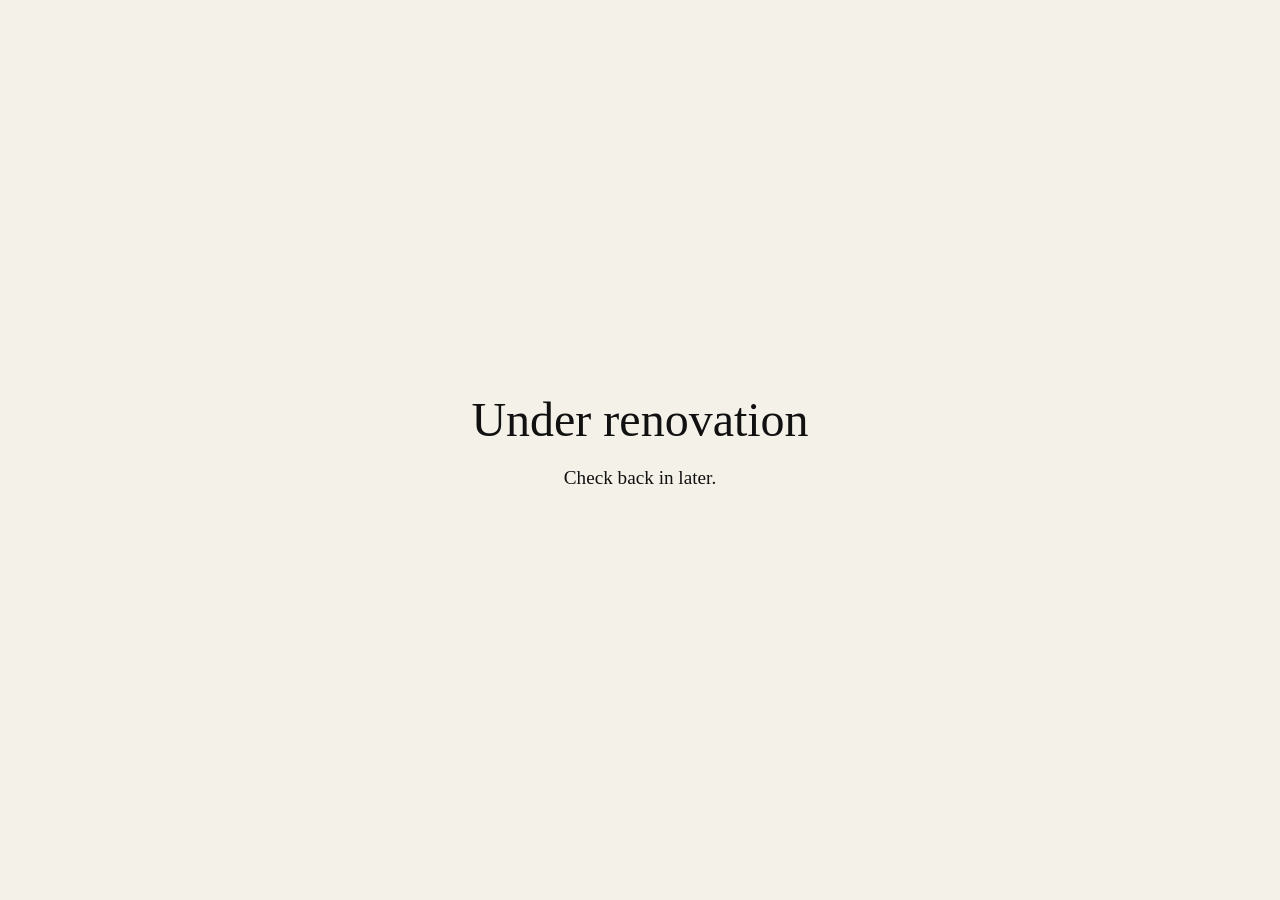
==== index.html @ 482b810c "Dockerfile and placeholder" ====
<!DOCTYPE html>
<html lang="en">
<head>
    <meta charset="UTF-8">
    <meta name="viewport" content="width=device-width, initial-scale=1.0">
    <title>Hugo Katzer</title>

    <style>
        body {
            margin: 0;
            min-height: 100vh;

            display: flex;
            justify-content: center;
            align-items: center;

            background: #f4f1e8;
            color: #111;

            font-family: Georgia, serif;
            text-align: center;
        }

        h1 {
            font-size: 3rem;
            font-weight: normal;
            margin: 0;
        }

        p {
            font-size: 1.2rem;
        }
    </style>
</head>

<body>

    <main>
        <h1>Under renovation</h1>
        <p>Check back in later.</p>
    </main>

</body>
</html>
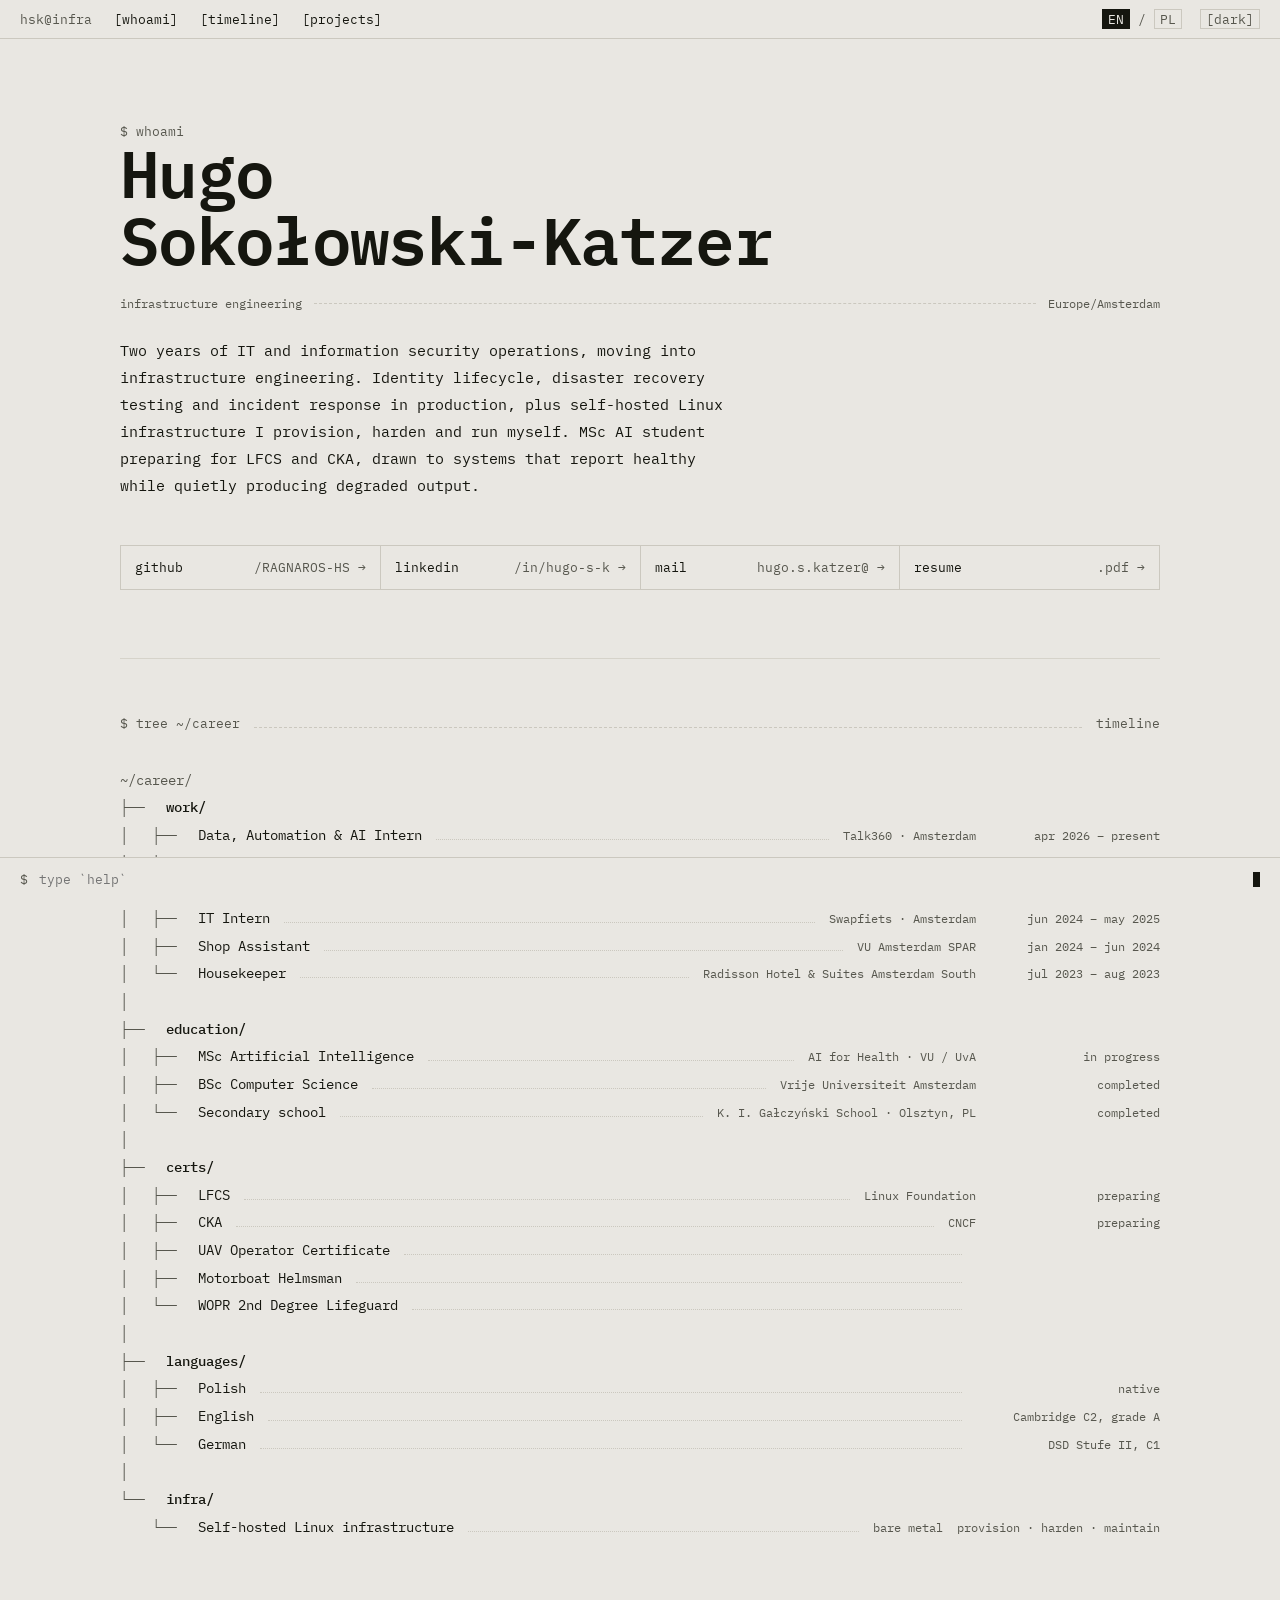
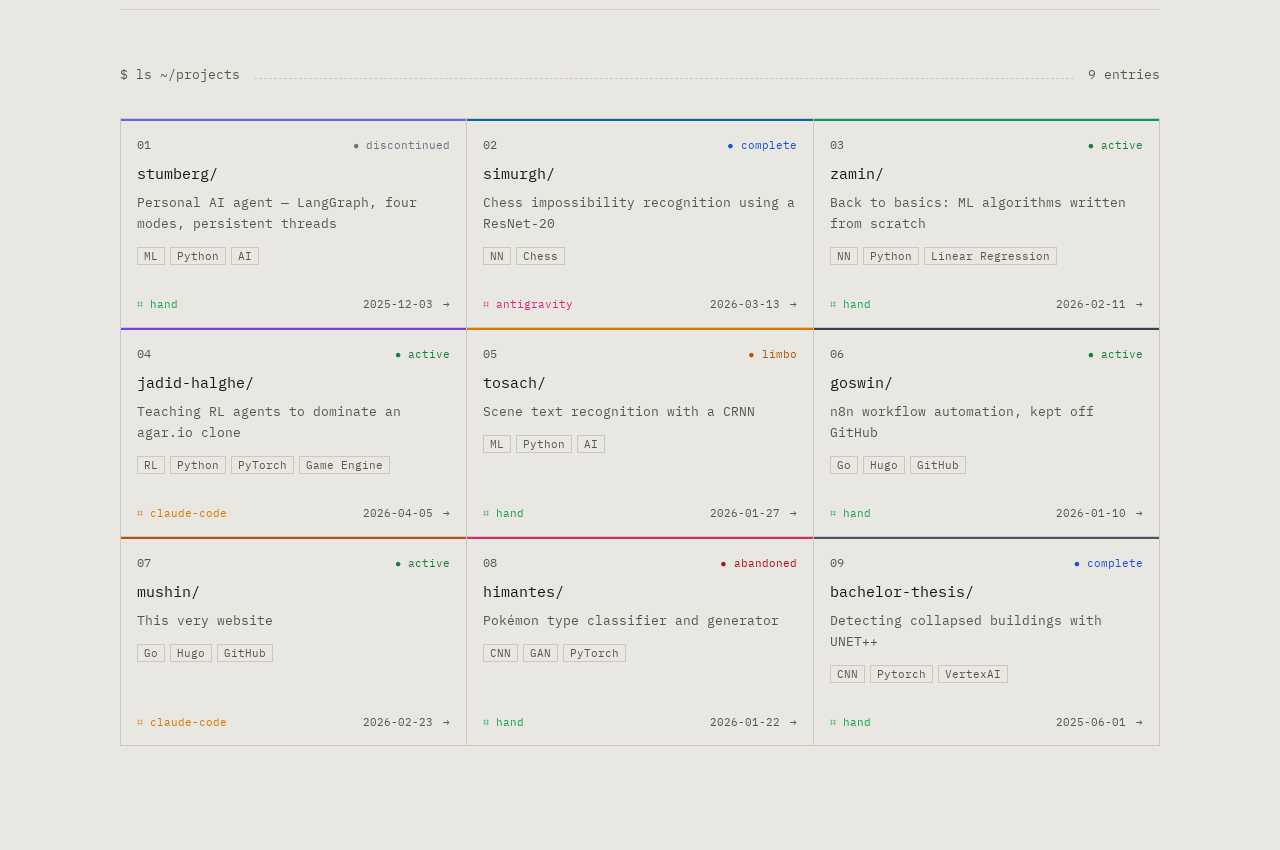
==== commit 0310dc5b: "initial release" ====
--- a/index.html
+++ b/index.html
@@ -1,45 +1,278 @@
 <!DOCTYPE html>
-<html lang="en">
+<html lang="en" data-root="">
 <head>
-    <meta charset="UTF-8">
-    <meta name="viewport" content="width=device-width, initial-scale=1.0">
-    <title>Hugo Katzer</title>
-
-    <style>
-        body {
-            margin: 0;
-            min-height: 100vh;
-
-            display: flex;
-            justify-content: center;
-            align-items: center;
-
-            background: #f4f1e8;
-            color: #111;
-
-            font-family: Georgia, serif;
-            text-align: center;
-        }
-
-        h1 {
-            font-size: 3rem;
-            font-weight: normal;
-            margin: 0;
-        }
-
-        p {
-            font-size: 1.2rem;
-        }
-    </style>
+<meta charset="utf-8">
+<meta name="viewport" content="width=device-width, initial-scale=1">
+<title>Hugo Sokołowski-Katzer</title>
+<meta name="description" content="Hugo Sokołowski-Katzer — infrastructure engineering. IT and information security operations, self-hosted Linux infrastructure, MSc AI student.">
+<meta name="color-scheme" content="light dark">
+<link rel="icon" href="data:image/svg+xml,<svg xmlns='http://www.w3.org/2000/svg' viewBox='0 0 16 16'><text y='13' font-size='13' font-family='monospace'>%24</text></svg>">
+<link rel="preconnect" href="https://fonts.googleapis.com">
+<link rel="preconnect" href="https://fonts.gstatic.com" crossorigin>
+<link href="https://fonts.googleapis.com/css2?family=IBM+Plex+Mono:wght@400;500;600&display=swap" rel="stylesheet">
+<link rel="stylesheet" href="styles.css?v=2">
+<script>
+// Set the theme before first paint so there is no flash of the wrong palette.
+(function () {
+  var t;
+  try { t = localStorage.getItem("hsk.theme"); } catch (e) {}
+  if (t !== "light" && t !== "dark") {
+    t = window.matchMedia && window.matchMedia("(prefers-color-scheme: dark)").matches ? "dark" : "light";
+  }
+  document.documentElement.dataset.theme = t;
+})();
+</script>
 </head>
-
 <body>
-
-    <main>
-        <h1>Under renovation</h1>
-        <p>Check back in later.</p>
-    </main>
-
+<div class="page">
+
+<header class="bar">
+  <span class="host">hsk@infra</span>
+  <nav class="nav">
+    <a href="#whoami">[<span data-i18n="n1">whoami</span>]</a>
+    <a href="#timeline">[<span data-i18n="n2">timeline</span>]</a>
+    <a href="#projects">[<span data-i18n="n3">projects</span>]</a>
+  </nav>
+  <span class="grow"></span>
+  <div class="langs">
+    <button type="button" class="lang is-on" data-lang="en" aria-pressed="true">EN</button>
+    <span class="slash">/</span>
+    <button type="button" class="lang" data-lang="pl" aria-pressed="false">PL</button>
+  </div>
+  <button type="button" class="theme-toggle" id="theme-toggle">[dark]</button>
+</header>
+
+<main class="main">
+
+  <section id="whoami" class="section section--hero">
+    <div class="prompt">$ whoami</div>
+    <h1 class="name">Hugo<br>Sokołowski-Katzer</h1>
+    <div class="ruled-row">
+      <span data-i18n="role">infrastructure engineering</span>
+      <span class="rule rule--dashed"></span>
+      <span>Europe/Amsterdam</span>
+    </div>
+    <p class="bio" data-i18n="bio">Two years of IT and information security operations, moving into infrastructure engineering. Identity lifecycle, disaster recovery testing and incident response in production, plus self-hosted Linux infrastructure I provision, harden and run myself. MSc AI student preparing for LFCS and CKA, drawn to systems that report healthy while quietly producing degraded output.</p>
+
+    <div class="cells">
+      <a class="cell" href="https://github.com/RAGNAROS-HS"><span>github</span><span class="dim">/RAGNAROS-HS &rarr;</span></a>
+      <a class="cell" href="https://www.linkedin.com/in/hugo-sokolowski-katzer-715577248/"><span>linkedin</span><span class="dim">/in/hugo-s-k &rarr;</span></a>
+      <a class="cell" href="mailto:hugo.s.katzer@gmail.com"><span>mail</span><span class="dim">hugo.s.katzer@ &rarr;</span></a>
+      <a class="cell" id="cv-link" href="pdfs/CV2_0.pdf"><span data-i18n="cv">resume</span><span class="dim">.pdf &rarr;</span></a>
+    </div>
+  </section>
+
+  <section id="timeline" class="section">
+    <div class="sec-head">
+      <span class="prompt">$ tree ~/career</span>
+      <span class="rule rule--dashed"></span>
+      <span class="prompt" data-i18n="n2">timeline</span>
+    </div>
+
+    <div class="tree">
+      <div class="row row--head">
+        <span class="pre">~/career/</span>
+        <div class="row-line"><span class="label"></span><span class="rule rule--dotted"></span><span class="meta"></span><span class="when"></span></div>
+      </div>
+      <div class="row row--head">
+        <span class="pre">├── </span>
+        <div class="row-line"><span class="label" data-i18n="b1">work/</span><span class="rule rule--dotted"></span><span class="meta"></span><span class="when"></span></div>
+      </div>
+      <div class="row">
+        <span class="pre">│   ├── </span>
+        <div class="row-line"><span class="label" data-i18n="r1">Data, Automation &amp; AI Intern</span><span class="rule rule--dotted"></span><span class="meta">Talk360 · Amsterdam</span><span class="when" data-i18n="w1">apr 2026 – june 2026</span></div>
+      </div>
+      <div class="row">
+        <span class="pre">│   ├── </span>
+        <div class="row-line"><span class="label" data-i18n="r2">AI Team</span><span class="rule rule--dotted"></span><span class="meta">Futurist Law Lab · Amsterdam</span><span class="when" data-i18n="w2">feb 2026 – may 2026</span></div>
+      </div>
+      <div class="row">
+        <span class="pre">│   ├── </span>
+        <div class="row-line"><span class="label" data-i18n="r3">Information Security Intern</span><span class="rule rule--dotted"></span><span class="meta">Swapfiets · Amsterdam</span><span class="when" data-i18n="w3">jun 2025 – jul 2025</span></div>
+      </div>
+      <div class="row">
+        <span class="pre">│   ├── </span>
+        <div class="row-line"><span class="label" data-i18n="r4">IT Intern</span><span class="rule rule--dotted"></span><span class="meta">Swapfiets · Amsterdam</span><span class="when" data-i18n="w4">jun 2024 – may 2025</span></div>
+      </div>
+      <div class="row">
+        <span class="pre">│   ├── </span>
+        <div class="row-line"><span class="label" data-i18n="r5">Shop Assistant</span><span class="rule rule--dotted"></span><span class="meta">VU Amsterdam SPAR</span><span class="when" data-i18n="w5">jan 2024 – jun 2024</span></div>
+      </div>
+      <div class="row">
+        <span class="pre">│   └── </span>
+        <div class="row-line"><span class="label" data-i18n="r6">Housekeeper</span><span class="rule rule--dotted"></span><span class="meta">Radisson Hotel &amp; Suites Amsterdam South</span><span class="when" data-i18n="w6">jul 2023 – aug 2023</span></div>
+      </div>
+      <div class="row row--head"><span class="pre">│</span><div class="row-line"></div></div>
+
+      <div class="row row--head">
+        <span class="pre">├── </span>
+        <div class="row-line"><span class="label" data-i18n="b2">education/</span><span class="rule rule--dotted"></span><span class="meta"></span><span class="when"></span></div>
+      </div>
+      <div class="row">
+        <span class="pre">│   ├── </span>
+        <div class="row-line"><span class="label" data-i18n="e1">MSc Artificial Intelligence</span><span class="rule rule--dotted"></span><span class="meta" data-i18n="em1">AI for Health · VU / UvA</span><span class="when" data-i18n="ew">in progress</span></div>
+      </div>
+      <div class="row">
+        <span class="pre">│   ├── </span>
+        <div class="row-line"><span class="label" data-i18n="e2">BSc Computer Science</span><span class="rule rule--dotted"></span><span class="meta">Vrije Universiteit Amsterdam</span><span class="when" data-i18n="ew2">completed</span></div>
+      </div>
+      <div class="row">
+        <span class="pre">│   └── </span>
+        <div class="row-line"><span class="label" data-i18n="e3">Secondary school</span><span class="rule rule--dotted"></span><span class="meta" data-i18n="em3">K. I. Gałczyński School · Olsztyn, PL</span><span class="when" data-i18n="ew2">completed</span></div>
+      </div>
+      <div class="row row--head"><span class="pre">│</span><div class="row-line"></div></div>
+
+      <div class="row row--head">
+        <span class="pre">├── </span>
+        <div class="row-line"><span class="label" data-i18n="b3">certs/</span><span class="rule rule--dotted"></span><span class="meta"></span><span class="when"></span></div>
+      </div>
+      <div class="row">
+        <span class="pre">│   ├── </span>
+        <div class="row-line"><span class="label" data-i18n="c1">LFCS</span><span class="rule rule--dotted"></span><span class="meta">Linux Foundation</span><span class="when" data-i18n="cw">preparing</span></div>
+      </div>
+      <div class="row">
+        <span class="pre">│   ├── </span>
+        <div class="row-line"><span class="label" data-i18n="c2">CKA</span><span class="rule rule--dotted"></span><span class="meta">CNCF</span><span class="when" data-i18n="cw">preparing</span></div>
+      </div>
+      <div class="row">
+        <span class="pre">│   ├── </span>
+        <div class="row-line"><span class="label" data-i18n="c3">UAV Operator Certificate</span><span class="rule rule--dotted"></span><span class="meta"></span><span class="when"></span></div>
+      </div>
+      <div class="row">
+        <span class="pre">│   ├── </span>
+        <div class="row-line"><span class="label" data-i18n="c4">Motorboat Helmsman</span><span class="rule rule--dotted"></span><span class="meta"></span><span class="when"></span></div>
+      </div>
+      <div class="row">
+        <span class="pre">│   └── </span>
+        <div class="row-line"><span class="label" data-i18n="c5">WOPR 2nd Degree Lifeguard</span><span class="rule rule--dotted"></span><span class="meta"></span><span class="when"></span></div>
+      </div>
+      <div class="row row--head"><span class="pre">│</span><div class="row-line"></div></div>
+
+      <div class="row row--head">
+        <span class="pre">├── </span>
+        <div class="row-line"><span class="label" data-i18n="b4">languages/</span><span class="rule rule--dotted"></span><span class="meta"></span><span class="when"></span></div>
+      </div>
+      <div class="row">
+        <span class="pre">│   ├── </span>
+        <div class="row-line"><span class="label" data-i18n="l1">Polish</span><span class="rule rule--dotted"></span><span class="meta"></span><span class="when" data-i18n="lw1">native</span></div>
+      </div>
+      <div class="row">
+        <span class="pre">│   ├── </span>
+        <div class="row-line"><span class="label" data-i18n="l2">English</span><span class="rule rule--dotted"></span><span class="meta"></span><span class="when" data-i18n="lw2">Cambridge C2, grade A</span></div>
+      </div>
+      <div class="row">
+        <span class="pre">│   └── </span>
+        <div class="row-line"><span class="label" data-i18n="l3">German</span><span class="rule rule--dotted"></span><span class="meta"></span><span class="when" data-i18n="lw3">DSD Stufe II, C1</span></div>
+      </div>
+      <div class="row row--head"><span class="pre">│</span><div class="row-line"></div></div>
+
+      <div class="row row--head">
+        <span class="pre">└── </span>
+        <div class="row-line"><span class="label" data-i18n="b5">infra/</span><span class="rule rule--dotted"></span><span class="meta"></span><span class="when"></span></div>
+      </div>
+      <div class="row">
+        <span class="pre">    └── </span>
+        <div class="row-line"><span class="label" data-i18n="i1">Self-hosted Linux infrastructure</span><span class="rule rule--dotted"></span><span class="meta">bare metal</span><span class="when" data-i18n="iw">provision · harden · maintain</span></div>
+      </div>
+    </div>
+  </section>
+
+  <section id="projects" class="section section--last">
+    <div class="sec-head">
+      <span class="prompt">$ ls ~/projects</span>
+      <span class="rule rule--dashed"></span>
+      <span class="prompt" id="projects-count">9 entries</span>
+    </div>
+    <div class="cells cells--cards" id="projects-grid">
+
+      <a class="card" href="projects/stumberg.html" style="--pc:#6366f1">
+        <div class="card-top"><span>01</span><span class="status" data-status="discontinued">discontinued</span></div>
+        <div class="card-slug">stumberg/</div>
+        <div class="card-desc" data-i18n="p1">Personal AI agent — LangGraph, four modes, persistent threads</div>
+        <div class="card-tags"><span>ML</span><span>Python</span><span>AI</span></div>
+        <div class="card-foot"><span class="tool" data-tool="hand">hand</span><span class="grow"></span><span>2025-12-03</span><span>&rarr;</span></div>
+      </a>
+
+      <a class="card" href="projects/simurgh.html" style="--pc:#0369a1">
+        <div class="card-top"><span>02</span><span class="status" data-status="complete">complete</span></div>
+        <div class="card-slug">simurgh/</div>
+        <div class="card-desc" data-i18n="p2">Chess impossibility recognition using a ResNet-20</div>
+        <div class="card-tags"><span>NN</span><span>Chess</span></div>
+        <div class="card-foot"><span class="tool" data-tool="antigravity">antigravity</span><span class="grow"></span><span>2026-03-13</span><span>&rarr;</span></div>
+      </a>
+
+      <a class="card" href="projects/zamin.html" style="--pc:#059669">
+        <div class="card-top"><span>03</span><span class="status" data-status="active">active</span></div>
+        <div class="card-slug">zamin/</div>
+        <div class="card-desc" data-i18n="p3">Back to basics: ML algorithms written from scratch</div>
+        <div class="card-tags"><span>NN</span><span>Python</span><span>Linear Regression</span></div>
+        <div class="card-foot"><span class="tool" data-tool="hand">hand</span><span class="grow"></span><span>2026-02-11</span><span>&rarr;</span></div>
+      </a>
+
+      <a class="card" href="projects/halghe.html" style="--pc:#7c3aed">
+        <div class="card-top"><span>04</span><span class="status" data-status="active">active</span></div>
+        <div class="card-slug">jadid-halghe/</div>
+        <div class="card-desc" data-i18n="p4">Teaching RL agents to dominate an agar.io clone</div>
+        <div class="card-tags"><span>RL</span><span>Python</span><span>PyTorch</span><span>Game Engine</span></div>
+        <div class="card-foot"><span class="tool" data-tool="claude-code">claude-code</span><span class="grow"></span><span>2026-04-05</span><span>&rarr;</span></div>
+      </a>
+
+      <a class="card" href="projects/tosach.html" style="--pc:#d97706">
+        <div class="card-top"><span>05</span><span class="status" data-status="limbo">limbo</span></div>
+        <div class="card-slug">tosach/</div>
+        <div class="card-desc" data-i18n="p5">Scene text recognition with a CRNN</div>
+        <div class="card-tags"><span>ML</span><span>Python</span><span>AI</span></div>
+        <div class="card-foot"><span class="tool" data-tool="hand">hand</span><span class="grow"></span><span>2026-01-27</span><span>&rarr;</span></div>
+      </a>
+
+      <a class="card" href="projects/goswin.html" style="--pc:#374151">
+        <div class="card-top"><span>06</span><span class="status" data-status="active">active</span></div>
+        <div class="card-slug">goswin/</div>
+        <div class="card-desc" data-i18n="p6">n8n workflow automation, kept off GitHub</div>
+        <div class="card-tags"><span>Go</span><span>Hugo</span><span>GitHub</span></div>
+        <div class="card-foot"><span class="tool" data-tool="hand">hand</span><span class="grow"></span><span>2026-01-10</span><span>&rarr;</span></div>
+      </a>
+
+      <a class="card" href="projects/mushin.html" style="--pc:#b45309">
+        <div class="card-top"><span>07</span><span class="status" data-status="active">active</span></div>
+        <div class="card-slug">mushin/</div>
+        <div class="card-desc" data-i18n="p7">This very website</div>
+        <div class="card-tags"><span>Go</span><span>Hugo</span><span>GitHub</span></div>
+        <div class="card-foot"><span class="tool" data-tool="claude-code">claude-code</span><span class="grow"></span><span>2026-02-23</span><span>&rarr;</span></div>
+      </a>
+
+      <a class="card" href="projects/himantes.html" style="--pc:#db2777">
+        <div class="card-top"><span>08</span><span class="status" data-status="abandoned">abandoned</span></div>
+        <div class="card-slug">himantes/</div>
+        <div class="card-desc" data-i18n="p8">Pokémon type classifier and generator</div>
+        <div class="card-tags"><span>CNN</span><span>GAN</span><span>PyTorch</span></div>
+        <div class="card-foot"><span class="tool" data-tool="hand">hand</span><span class="grow"></span><span>2026-01-22</span><span>&rarr;</span></div>
+      </a>
+
+      <a class="card" href="projects/bachelor-thesis.html" style="--pc:#475569">
+        <div class="card-top"><span>09</span><span class="status" data-status="complete">complete</span></div>
+        <div class="card-slug">bachelor-thesis/</div>
+        <div class="card-desc" data-i18n="p9">Detecting collapsed buildings with UNET++</div>
+        <div class="card-tags"><span>CNN</span><span>Pytorch</span><span>VertexAI</span></div>
+        <div class="card-foot"><span class="tool" data-tool="hand">hand</span><span class="grow"></span><span>2025-06-01</span><span>&rarr;</span></div>
+      </a>
+
+    </div>
+  </section>
+
+</main>
+
+<div class="console" id="console">
+  <div class="console-out" id="console-out" hidden></div>
+  <div class="console-in">
+    <span class="dim">$</span>
+    <input id="console-input" type="text" spellcheck="false" autocomplete="off" autocapitalize="off"
+           aria-label="command" data-i18n-placeholder="hint" placeholder="type `help`">
+    <span class="caret" aria-hidden="true"></span>
+  </div>
+</div>
+
+</div>
+<script src="app.js?v=2"></script>
 </body>
 </html>
-
--- a/styles.css
+++ b/styles.css
@@ -0,0 +1,566 @@
+/* ---------------------------------------------------------------- tokens */
+
+:root {
+  --bg:   #e9e7e2;
+  --ink:  #15160f;
+  --dim:  #57574e;
+  --line: #cbc8bf;
+  --rule: #d6d3ca;
+  --fill: #dedbd3;
+  --accent: #b3121f;
+
+  /* Project lifecycle states. */
+  --st-active:       #15803d;
+  --st-complete:     #1d4ed8;
+  --st-limbo:        #b45309;
+  --st-discontinued: #6b7280;
+  --st-abandoned:    #b3121f;
+}
+
+html[data-theme="dark"] {
+  --bg:   #0f1110;
+  --ink:  #d8d5cd;
+  --dim:  #7e837d;
+  --line: #282b29;
+  --rule: #1e211f;
+  --fill: #151817;
+
+  --st-active:       #4ade80;
+  --st-complete:     #7ab3fb;
+  --st-limbo:        #fbbf24;
+  --st-discontinued: #9ca3af;
+  --st-abandoned:    #f87171;
+}
+
+/* ------------------------------------------------------------------ base */
+
+* { box-sizing: border-box; }
+
+html {
+  background: var(--bg);
+  scroll-behavior: smooth;
+}
+
+body {
+  margin: 0;
+  background: var(--bg);
+  color: var(--ink);
+  font-family: "IBM Plex Mono", ui-monospace, SFMono-Regular, Menlo, Consolas, monospace;
+  -webkit-font-smoothing: antialiased;
+}
+
+a { color: var(--ink); text-decoration: none; }
+a:hover { color: var(--ink); background: var(--fill); }
+
+button {
+  font: inherit;
+  color: inherit;
+  background: none;
+  border: 0;
+  padding: 0;
+  cursor: pointer;
+}
+
+input {
+  font: inherit;
+  color: inherit;
+  background: none;
+  border: 0;
+  outline: none;
+}
+
+::selection { background: var(--ink); color: var(--bg); }
+
+[hidden] { display: none !important; }
+
+:focus-visible { outline: 1px solid var(--ink); outline-offset: 2px; }
+
+.page { min-height: 100vh; padding-bottom: 64px; }
+.dim { color: var(--dim); }
+.grow { flex: 1; }
+
+/* Filler rules that stretch between two labels. */
+.rule { flex: 1; min-width: 20px; }
+.rule--dashed { border-top: 1px dashed var(--line); }
+.rule--dotted { border-top: 1px dotted var(--line); min-width: 18px; }
+
+.prompt { color: var(--dim); font-size: 12.5px; }
+
+/* ---------------------------------------------------------------- header */
+
+.bar {
+  position: sticky;
+  top: 0;
+  z-index: 20;
+  display: flex;
+  flex-wrap: wrap;
+  align-items: center;
+  gap: 6px 18px;
+  padding: 9px 20px;
+  background: var(--bg);
+  border-bottom: 1px solid var(--line);
+  font-size: 12.5px;
+}
+
+.host { color: var(--dim); white-space: nowrap; }
+
+.nav { display: flex; gap: 14px; flex-wrap: wrap; }
+.nav a { padding: 1px 4px; }
+
+.langs { display: flex; align-items: center; gap: 8px; }
+.slash { color: var(--dim); }
+
+.lang {
+  padding: 1px 5px;
+  border: 1px solid var(--line);
+  color: var(--dim);
+}
+.lang.is-on {
+  border-color: transparent;
+  color: var(--bg);
+  background: var(--ink);
+}
+.lang[data-lang="pl"].is-on { background: var(--accent); }
+
+.theme-toggle {
+  padding: 1px 5px;
+  border: 1px solid var(--line);
+  color: var(--dim);
+  white-space: nowrap;
+}
+
+/* ----------------------------------------------------------------- shell */
+
+.main {
+  max-width: 1080px;
+  margin: 0 auto;
+  padding: 0 20px;
+}
+
+.section {
+  padding: 56px 0 68px;
+  border-top: 1px solid var(--rule);
+  scroll-margin-top: 52px;
+}
+.section--hero { padding: 84px 0 68px; border-top: 0; }
+.section--last { padding-bottom: 40px; }
+
+.sec-head {
+  display: flex;
+  align-items: baseline;
+  gap: 14px;
+  margin-bottom: 36px;
+}
+
+/* ------------------------------------------------------------------ hero */
+
+.name {
+  margin: 0;
+  font-size: clamp(32px, 6.4vw, 66px);
+  font-weight: 600;
+  letter-spacing: -0.025em;
+  line-height: 1.02;
+  text-wrap: balance;
+}
+
+.ruled-row {
+  margin: 22px 0 0;
+  display: flex;
+  align-items: center;
+  gap: 12px;
+  flex-wrap: wrap;
+  color: var(--dim);
+  font-size: 12px;
+}
+
+.bio {
+  margin: 26px 0 0;
+  max-width: 68ch;
+  font-size: 15px;
+  line-height: 1.8;
+  color: var(--ink);
+}
+
+/* --------------------------------------------------------- cell / card grid */
+
+.cells {
+  display: grid;
+  grid-template-columns: repeat(auto-fit, minmax(230px, 1fr));
+  gap: 1px;
+  background: var(--line);
+  border: 1px solid var(--line);
+}
+
+.cell {
+  display: flex;
+  justify-content: space-between;
+  gap: 12px;
+  padding: 13px 14px;
+  background: var(--bg);
+  font-size: 13px;
+}
+
+.section--hero .cells { margin-top: 46px; }
+
+.cells--cards { grid-template-columns: repeat(auto-fill, minmax(268px, 1fr)); }
+
+.card {
+  position: relative;
+  display: flex;
+  flex-direction: column;
+  padding: 18px 16px 16px;
+  background: var(--bg);
+  min-height: 208px;
+}
+/* Each project carries its own accent colour from the sister site. */
+.card::before {
+  content: "";
+  position: absolute;
+  top: 0; left: 0; right: 0;
+  height: 2px;
+  background: var(--pc, var(--line));
+}
+.card:hover { background: var(--fill); }
+
+.card-top {
+  display: flex;
+  justify-content: space-between;
+  align-items: baseline;
+  gap: 10px;
+  color: var(--dim);
+  font-size: 11.5px;
+}
+
+.card-slug { margin-top: 12px; font-size: 15px; }
+
+.card-desc {
+  margin-top: 9px;
+  color: var(--dim);
+  font-size: 12.5px;
+  line-height: 1.65;
+}
+
+.card-tags {
+  margin-top: 13px;
+  display: flex;
+  flex-wrap: wrap;
+  gap: 5px;
+}
+.card-tags span {
+  padding: 1px 6px;
+  border: 1px solid var(--line);
+  color: var(--dim);
+  font-size: 10.5px;
+}
+
+.card-foot {
+  margin-top: auto;
+  padding-top: 14px;
+  display: flex;
+  align-items: baseline;
+  gap: 10px;
+  color: var(--dim);
+  font-size: 11px;
+}
+
+/* --------------------------------------------------------------- status */
+
+.status { font-size: 10.5px; white-space: nowrap; }
+.status::before { content: "\25CF\00a0"; }
+.status[data-status="active"]       { color: var(--st-active); }
+.status[data-status="complete"]     { color: var(--st-complete); }
+.status[data-status="limbo"]        { color: var(--st-limbo); }
+.status[data-status="discontinued"] { color: var(--st-discontinued); }
+.status[data-status="abandoned"]    { color: var(--st-abandoned); }
+
+/* Which hands built it — mirrors data/tools.yaml on the sister site. */
+.tool { white-space: nowrap; }
+.tool::before { content: "\2317\00a0"; }
+.tool[data-tool="hand"]        { color: #16a34a; }
+.tool[data-tool="claude-code"] { color: #d97706; }
+.tool[data-tool="antigravity"] { color: #db2777; }
+
+/* ------------------------------------------------------------------ tree */
+
+.tree { font-size: 13.5px; line-height: 2.05; }
+
+.row {
+  display: grid;
+  grid-template-columns: auto minmax(0, 1fr);
+  gap: 0 14px;
+  align-items: baseline;
+}
+
+.pre { white-space: pre; color: var(--dim); }
+
+.row-line {
+  display: flex;
+  flex-wrap: wrap;
+  align-items: baseline;
+  gap: 2px 14px;
+  min-width: 0;
+}
+
+.label { color: var(--ink); }
+.row--head .label { font-weight: 500; }
+/* Spacer rows and headings keep the column rhythm without drawing a leader. */
+.row--head .rule--dotted { opacity: 0; }
+
+.meta { color: var(--dim); font-size: 12px; }
+
+.when {
+  color: var(--dim);
+  font-size: 12px;
+  min-width: 170px;
+  text-align: right;
+}
+
+/* --------------------------------------------------------------- console */
+
+.console {
+  position: fixed;
+  left: 0;
+  right: 0;
+  bottom: 0;
+  z-index: 30;
+  background: var(--bg);
+  border-top: 1px solid var(--line);
+}
+
+.console-out {
+  max-height: 190px;
+  overflow: auto;
+  padding: 12px 20px 4px;
+  font-size: 12.5px;
+  line-height: 1.75;
+  color: var(--dim);
+  border-bottom: 1px dashed var(--line);
+}
+.console-out div { white-space: pre-wrap; }
+
+.console-in {
+  display: flex;
+  align-items: center;
+  gap: 9px;
+  padding: 0 20px;
+  height: 42px;
+  font-size: 13px;
+}
+.console-in input { flex: 1; min-width: 0; height: 42px; }
+
+.caret {
+  width: 7px;
+  height: 15px;
+  background: var(--ink);
+  animation: blink 1.1s step-end infinite;
+}
+
+@keyframes blink {
+  0%, 49%   { opacity: 1; }
+  50%, 100% { opacity: 0; }
+}
+
+/* --------------------------------------------------- project sub-pages */
+
+.crumbs {
+  padding: 22px 0 0;
+  color: var(--dim);
+  font-size: 12.5px;
+}
+.crumbs a { color: var(--dim); }
+.crumbs a:hover { color: var(--ink); }
+
+.section--proj { padding: 30px 0 48px; }
+
+.proj-idx {
+  color: var(--pc, var(--dim));
+  font-size: 12.5px;
+}
+
+.name--proj { margin-top: 10px; font-size: clamp(30px, 5.4vw, 54px); }
+
+.proj-sum {
+  margin: 20px 0 0;
+  max-width: 68ch;
+  font-size: 15px;
+  line-height: 1.8;
+}
+
+.proj-meta {
+  margin-top: 26px;
+  display: flex;
+  flex-wrap: wrap;
+  align-items: baseline;
+  gap: 8px 18px;
+  font-size: 11.5px;
+  color: var(--dim);
+}
+.proj-meta .card-tags { margin-top: 0; }
+
+/* ----------------------------------------------------------------- prose */
+
+.prose { font-size: 14.5px; line-height: 1.85; }
+.prose > *:first-child { margin-top: 0; }
+
+.prose h2 {
+  margin: 52px 0 18px;
+  padding-bottom: 8px;
+  border-bottom: 1px solid var(--rule);
+  font-size: 19px;
+  font-weight: 600;
+  letter-spacing: -0.01em;
+}
+.prose h2::before { content: "## "; color: var(--dim); font-weight: 400; }
+
+.prose h3 {
+  margin: 34px 0 12px;
+  font-size: 15.5px;
+  font-weight: 600;
+}
+.prose h3::before { content: "### "; color: var(--dim); font-weight: 400; }
+
+.prose h4 {
+  margin: 26px 0 10px;
+  font-size: 14px;
+  font-weight: 600;
+  color: var(--dim);
+}
+
+.prose p { margin: 16px 0; max-width: 74ch; }
+.prose ul, .prose ol { margin: 16px 0; padding-left: 20px; max-width: 74ch; }
+.prose li { margin: 7px 0; }
+.prose li::marker { color: var(--dim); }
+
+.prose a { border-bottom: 1px dotted var(--line); }
+.prose a:hover { border-bottom-color: var(--ink); }
+
+.prose strong { font-weight: 600; }
+.prose em { font-style: italic; color: var(--dim); }
+
+.prose hr {
+  margin: 44px 0;
+  border: 0;
+  border-top: 1px dashed var(--line);
+}
+
+.prose blockquote {
+  margin: 22px 0;
+  padding: 2px 0 2px 16px;
+  border-left: 2px solid var(--pc, var(--line));
+  color: var(--dim);
+  max-width: 74ch;
+}
+.prose blockquote p { margin: 10px 0; }
+
+.prose code {
+  padding: 1px 4px;
+  background: var(--fill);
+  font-size: 0.9em;
+}
+
+.prose pre {
+  margin: 20px 0;
+  padding: 14px 16px;
+  overflow-x: auto;
+  background: var(--fill);
+  border: 1px solid var(--line);
+  font-size: 12.5px;
+  line-height: 1.7;
+}
+.prose pre code { padding: 0; background: none; font-size: inherit; }
+
+/* Tables carry a lot of this content — keep them scrollable on phones. */
+.tbl { margin: 20px 0; overflow-x: auto; }
+.prose table {
+  width: 100%;
+  border-collapse: collapse;
+  font-size: 12.5px;
+}
+.prose th, .prose td {
+  padding: 8px 12px;
+  border: 1px solid var(--line);
+  text-align: left;
+  vertical-align: top;
+}
+.prose th {
+  background: var(--fill);
+  font-weight: 600;
+  white-space: nowrap;
+}
+.prose td.num, .prose th.num { text-align: right; white-space: nowrap; }
+
+.prose details {
+  margin: 20px 0;
+  border: 1px solid var(--line);
+  padding: 0 14px;
+}
+.prose details[open] { padding-bottom: 12px; }
+.prose summary {
+  padding: 11px 0;
+  cursor: pointer;
+  color: var(--dim);
+  font-size: 12.5px;
+}
+.prose summary:hover { color: var(--ink); }
+
+/* Figures pulled from the sister site at hugokatzer.tech. */
+.figs {
+  margin: 22px 0;
+  display: grid;
+  grid-template-columns: repeat(auto-fit, minmax(200px, 1fr));
+  gap: 14px;
+}
+.figs--one { grid-template-columns: minmax(0, 560px); }
+.fig { margin: 0; }
+.fig img {
+  display: block;
+  width: 100%;
+  height: auto;
+  background: var(--fill);
+  border: 1px solid var(--line);
+}
+.fig figcaption {
+  margin-top: 8px;
+  color: var(--dim);
+  font-size: 11.5px;
+  line-height: 1.6;
+}
+
+.note {
+  margin: 24px 0;
+  padding: 13px 15px;
+  border: 1px dashed var(--line);
+  color: var(--dim);
+  font-size: 12.5px;
+  line-height: 1.7;
+}
+.note p { margin: 0; max-width: none; }
+
+.tasks { list-style: none; padding-left: 0; }
+.tasks li::before { content: "[ ] "; color: var(--dim); }
+
+/* ------------------------------------------------------------- page foot */
+
+.proj-nav {
+  display: flex;
+  flex-wrap: wrap;
+  gap: 12px 24px;
+  padding: 34px 0 10px;
+  border-top: 1px solid var(--rule);
+  font-size: 12.5px;
+}
+
+/* ---------------------------------------------------------------- narrow */
+
+@media (max-width: 560px) {
+  .when { min-width: 0; text-align: left; }
+  .tree { line-height: 1.9; }
+  .section--hero { padding-top: 56px; }
+  .prose { font-size: 14px; }
+  .figs { grid-template-columns: minmax(0, 1fr); }
+}
+
+@media (prefers-reduced-motion: reduce) {
+  html { scroll-behavior: auto; }
+  .caret { animation: none; }
+}
